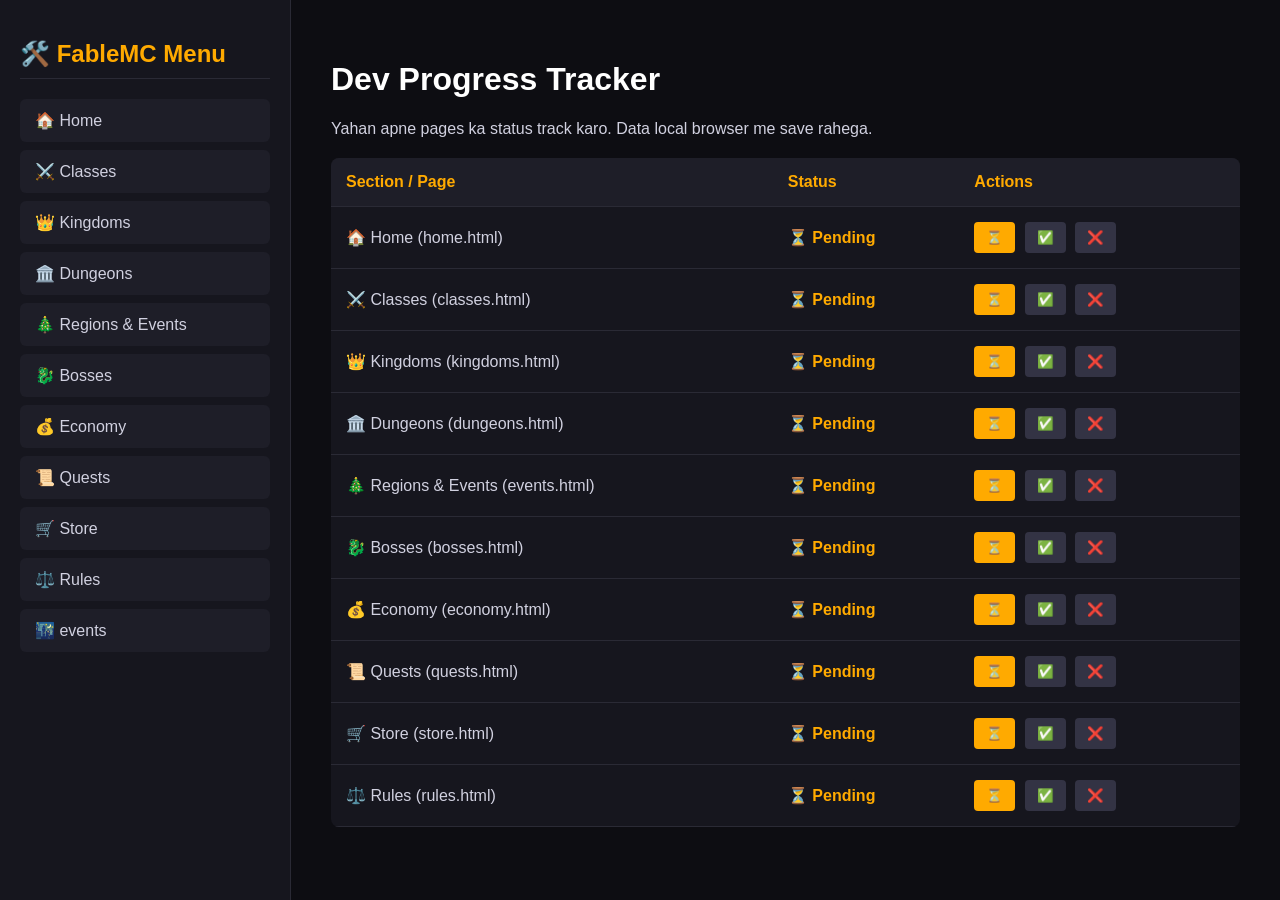
==== progg.html @ 0ed19ea7 "Add files via upload" ====
<!DOCTYPE html>
<html lang="en">
<head>
    <meta charset="UTF-8">
    <meta name="viewport" content="width=device-width, initial-scale=1.0">
    <title>FableMC - Dev Dashboard</title>
    <style>
        body {
            background-color: #0d0d12;
            color: #d1d1e0;
            font-family: 'Segoe UI', Tahoma, Geneva, Verdana, sans-serif;
            margin: 0;
            display: flex;
            height: 100vh;
        }

        /* Sidebar Navigation */
        .sidebar {
            width: 250px;
            background: #16161e;
            padding: 20px;
            border-right: 1px solid #2a2a35;
            overflow-y: auto;
        }

        .sidebar h2 {
            color: #ffaa00;
            font-size: 1.5rem;
            margin-bottom: 20px;
            border-bottom: 1px solid #2a2a35;
            padding-bottom: 10px;
        }

        .nav-links a {
            display: block;
            color: #d1d1e0;
            text-decoration: none;
            padding: 12px 15px;
            margin-bottom: 8px;
            background: #1e1e28;
            border-radius: 6px;
            transition: 0.2s;
        }

        .nav-links a:hover {
            background: #ffaa00;
            color: #000;
            transform: translateX(5px);
        }

        /* Main Tracker Area */
        .main-content {
            flex: 1;
            padding: 40px;
            overflow-y: auto;
        }

        h1 { color: #fff; }

        .tracker-table {
            width: 100%;
            border-collapse: collapse;
            margin-top: 20px;
            background: #16161e;
            border-radius: 8px;
            overflow: hidden;
        }

        .tracker-table th, .tracker-table td {
            padding: 15px;
            text-align: left;
            border-bottom: 1px solid #2a2a35;
        }

        .tracker-table th {
            background: #1e1e28;
            color: #ffaa00;
        }

        /* Tracker Buttons */
        .btn {
            padding: 8px 12px;
            border: none;
            border-radius: 4px;
            cursor: pointer;
            font-weight: bold;
            margin-right: 5px;
            transition: 0.2s;
        }

        .btn-pending { background: #333344; color: #ffaa00; }
        .btn-done { background: #333344; color: #55ff55; }
        .btn-cross { background: #333344; color: #ff5555; }

        .btn.active-pending { background: #ffaa00; color: #000; }
        .btn.active-done { background: #55ff55; color: #000; }
        .btn.active-cross { background: #ff5555; color: #fff; }

        .status-text { font-weight: bold; }
    </style>
</head>
<body>

    <div class="sidebar">
        <h2>🛠️ FableMC Menu</h2>
        <div class="nav-links">
            <a href="home.html">🏠 Home</a>
            <a href="classes.html">⚔️ Classes</a>
            <a href="kingdoms.html">👑 Kingdoms</a>
            <a href="dungeons.html">🏛️ Dungeons</a>
            <a href="events.html">🎄 Regions & Events</a>
            <a href="bosses.html">🐉 Bosses</a>
            <a href="economy.html">💰 Economy</a>
            <a href="quests.html">📜 Quests</a>
            <a href="store.html">🛒 Store</a>
            <a href="rules.html">⚖️ Rules</a>
            <a href="events.html"> 🌃 events </a>
        </div>
    </div>

    <div class="main-content">
        <h1>Dev Progress Tracker</h1>
        <p>Yahan apne pages ka status track karo. Data local browser me save rahega.</p>

        <table class="tracker-table">
            <thead>
                <tr>
                    <th>Section / Page</th>
                    <th>Status</th>
                    <th>Actions</th>
                </tr>
            </thead>
            <tbody id="tracker-body">
                </tbody>
        </table>
    </div>

    <script>
        // Pages List
        const pages = [
            { id: 'home', name: '🏠 Home (home.html)' },
            { id: 'classes', name: '⚔️ Classes (classes.html)' },
            { id: 'kingdoms', name: '👑 Kingdoms (kingdoms.html)' },
            { id: 'dungeons', name: '🏛️ Dungeons (dungeons.html)' },
            { id: 'events', name: '🎄 Regions & Events (events.html)' },
            { id: 'bosses', name: '🐉 Bosses (bosses.html)' },
            { id: 'economy', name: '💰 Economy (economy.html)' },
            { id: 'quests', name: '📜 Quests (quests.html)' },
            { id: 'store', name: '🛒 Store (store.html)' },
            { id: 'rules', name: '⚖️ Rules (rules.html)' }
        ];

        const tbody = document.getElementById('tracker-body');

        // Load tracker UI
        function renderTracker() {
            tbody.innerHTML = '';
            pages.forEach(page => {
                // Get saved status or default to pending
                const status = localStorage.getItem(`fablemc_${page.id}`) || 'pending';
                
                let statusIcon = status === 'done' ? '✅ Done' : status === 'cross' ? '❌ Dropped' : '⏳ Pending';
                let statusColor = status === 'done' ? '#55ff55' : status === 'cross' ? '#ff5555' : '#ffaa00';

                const tr = document.createElement('tr');
                tr.innerHTML = `
                    <td>${page.name}</td>
                    <td class="status-text" style="color: ${statusColor}">${statusIcon}</td>
                    <td>
                        <button class="btn btn-pending ${status === 'pending' ? 'active-pending' : ''}" onclick="setStatus('${page.id}', 'pending')">⏳</button>
                        <button class="btn btn-done ${status === 'done' ? 'active-done' : ''}" onclick="setStatus('${page.id}', 'done')">✅</button>
                        <button class="btn btn-cross ${status === 'cross' ? 'active-cross' : ''}" onclick="setStatus('${page.id}', 'cross')">❌</button>
                    </td>
                `;
                tbody.appendChild(tr);
            });
        }

        // Save status to LocalStorage and update UI
        function setStatus(id, status) {
            localStorage.setItem(`fablemc_${id}`, status);
            renderTracker();
        }

        // Initial Load
        renderTracker();
    </script>

</body>
</html>
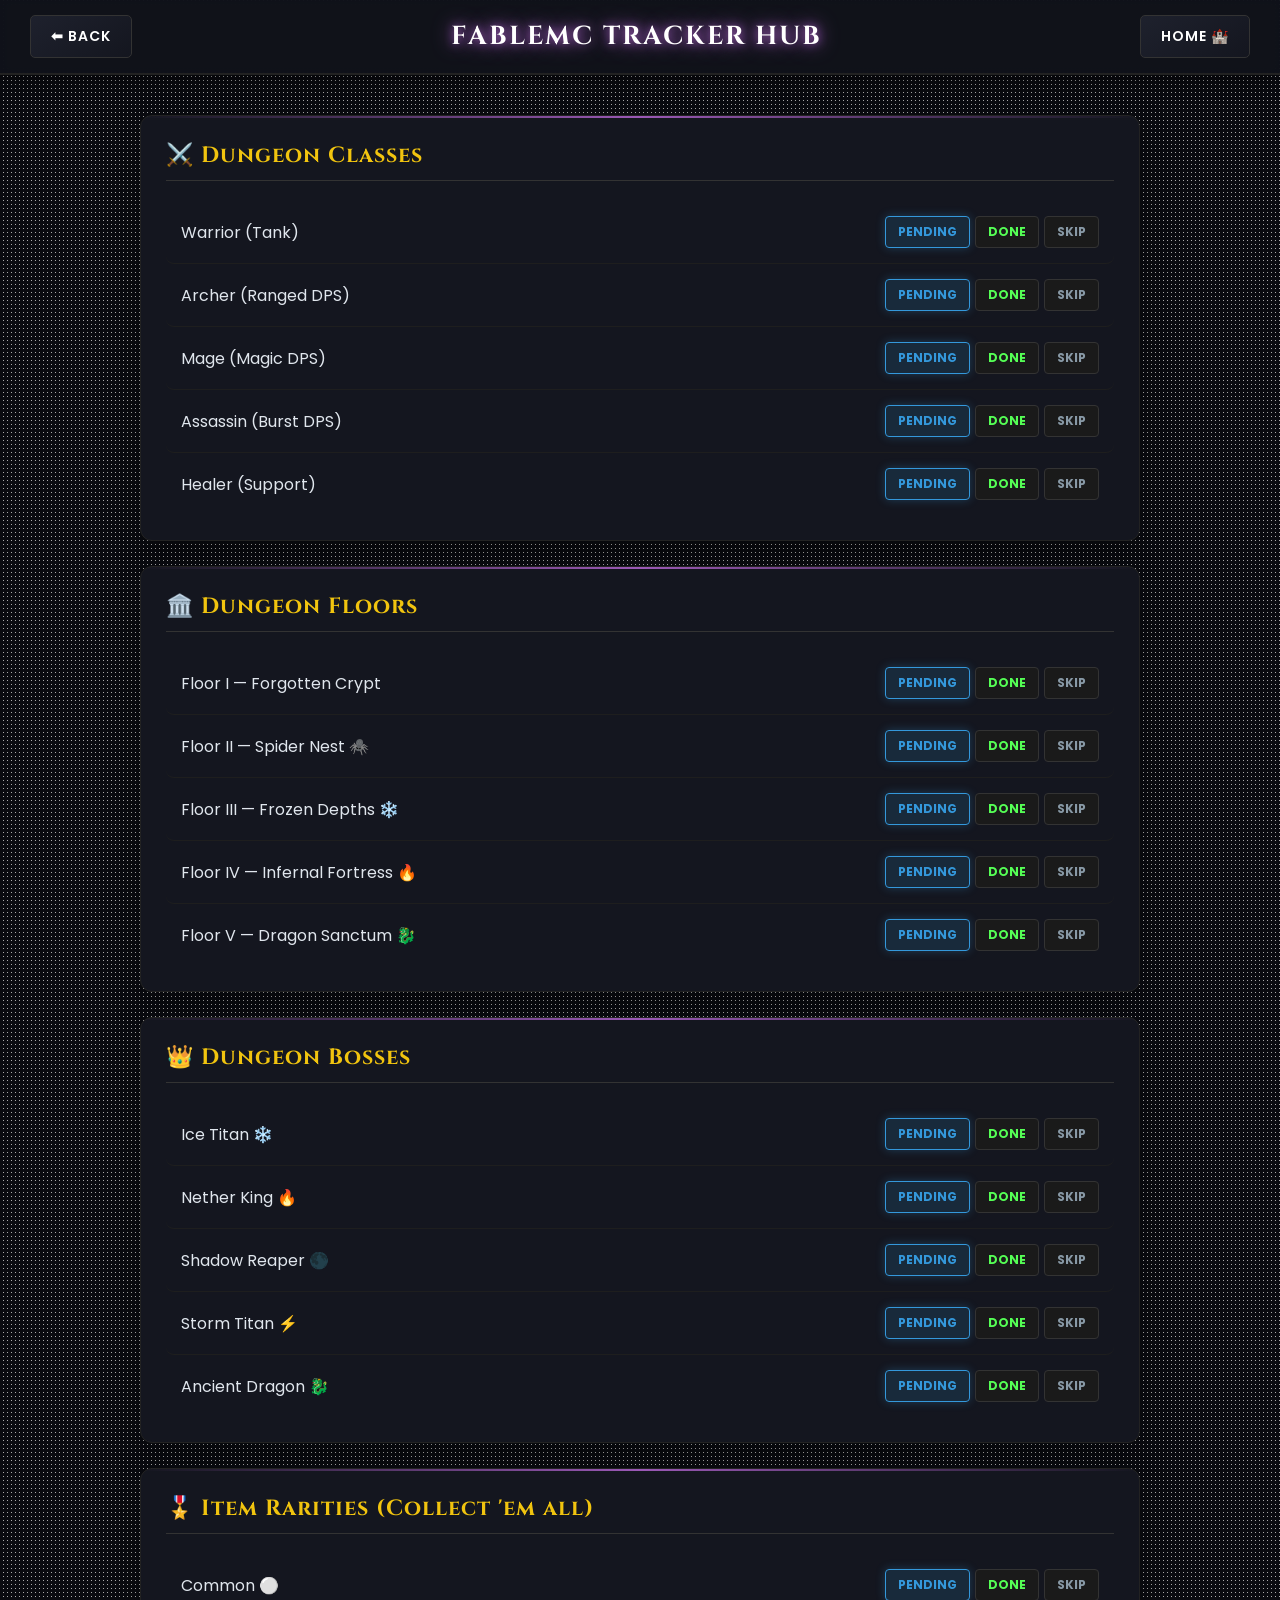
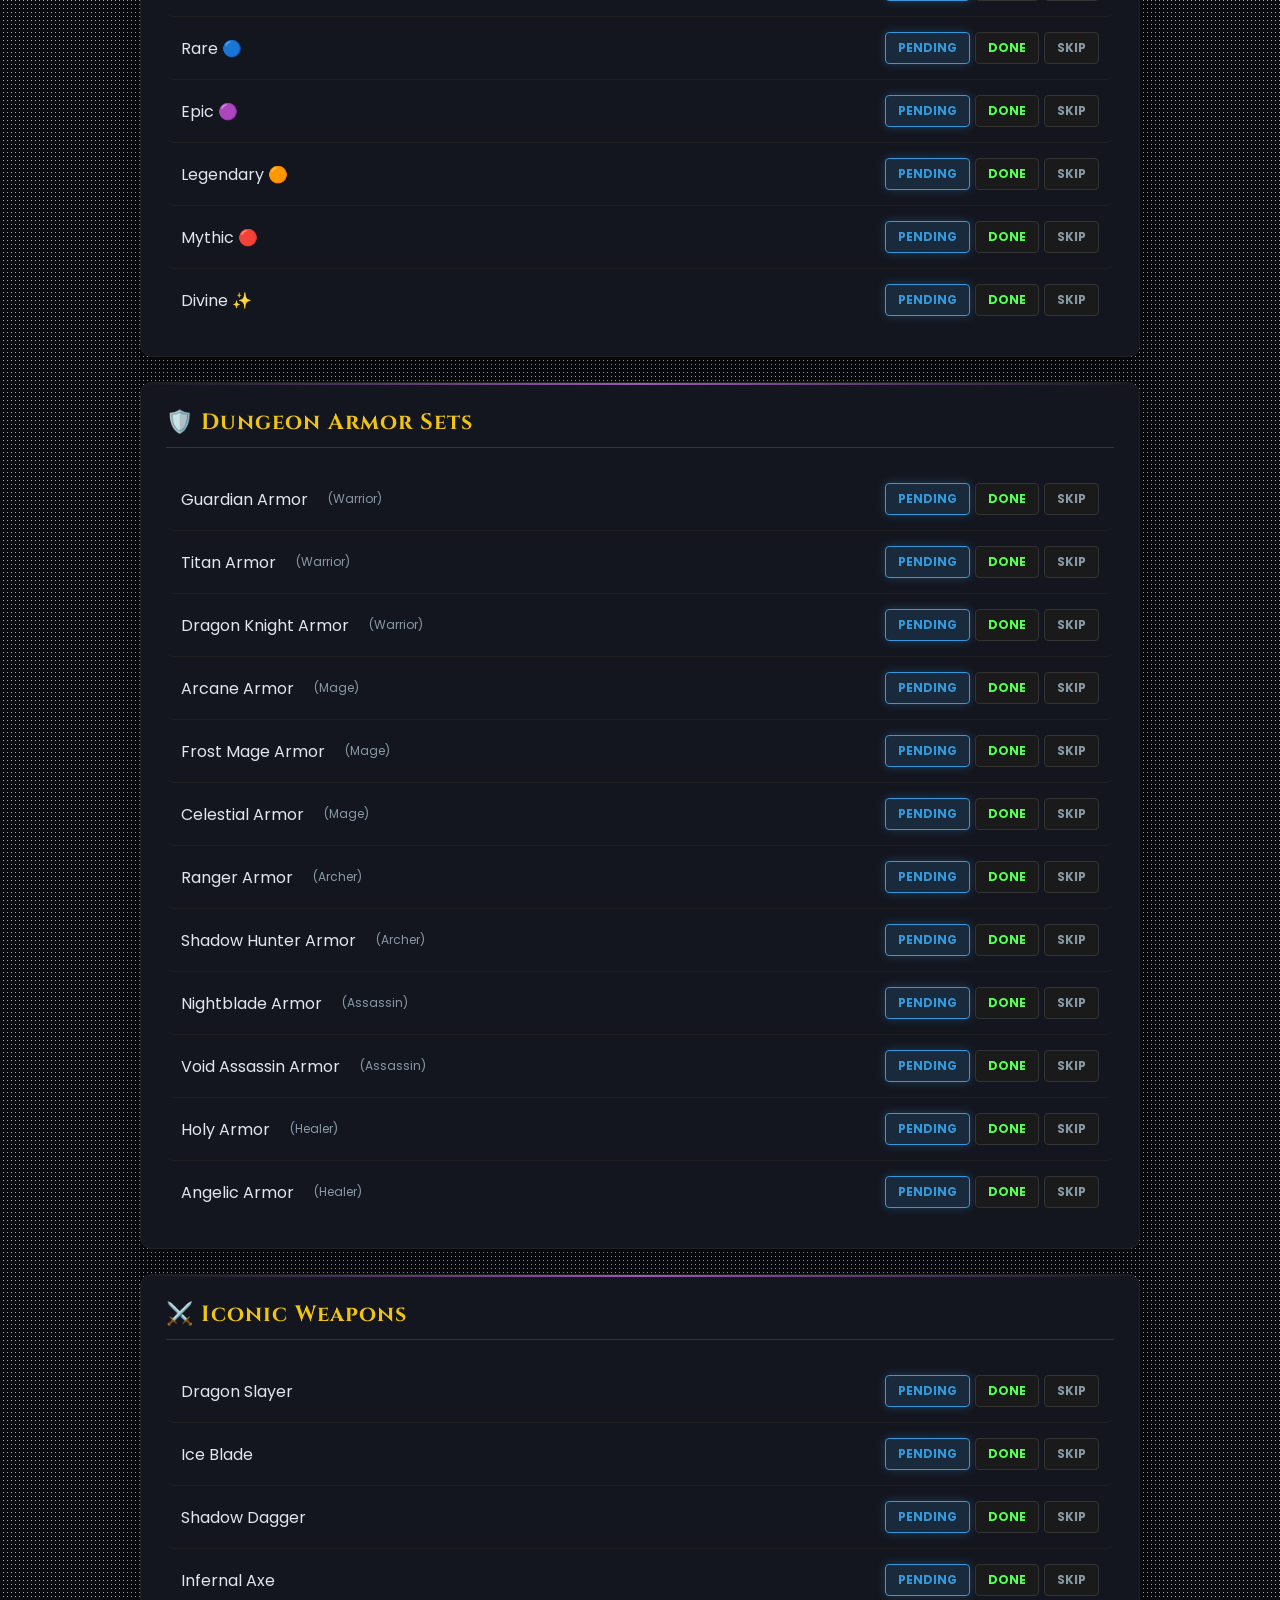
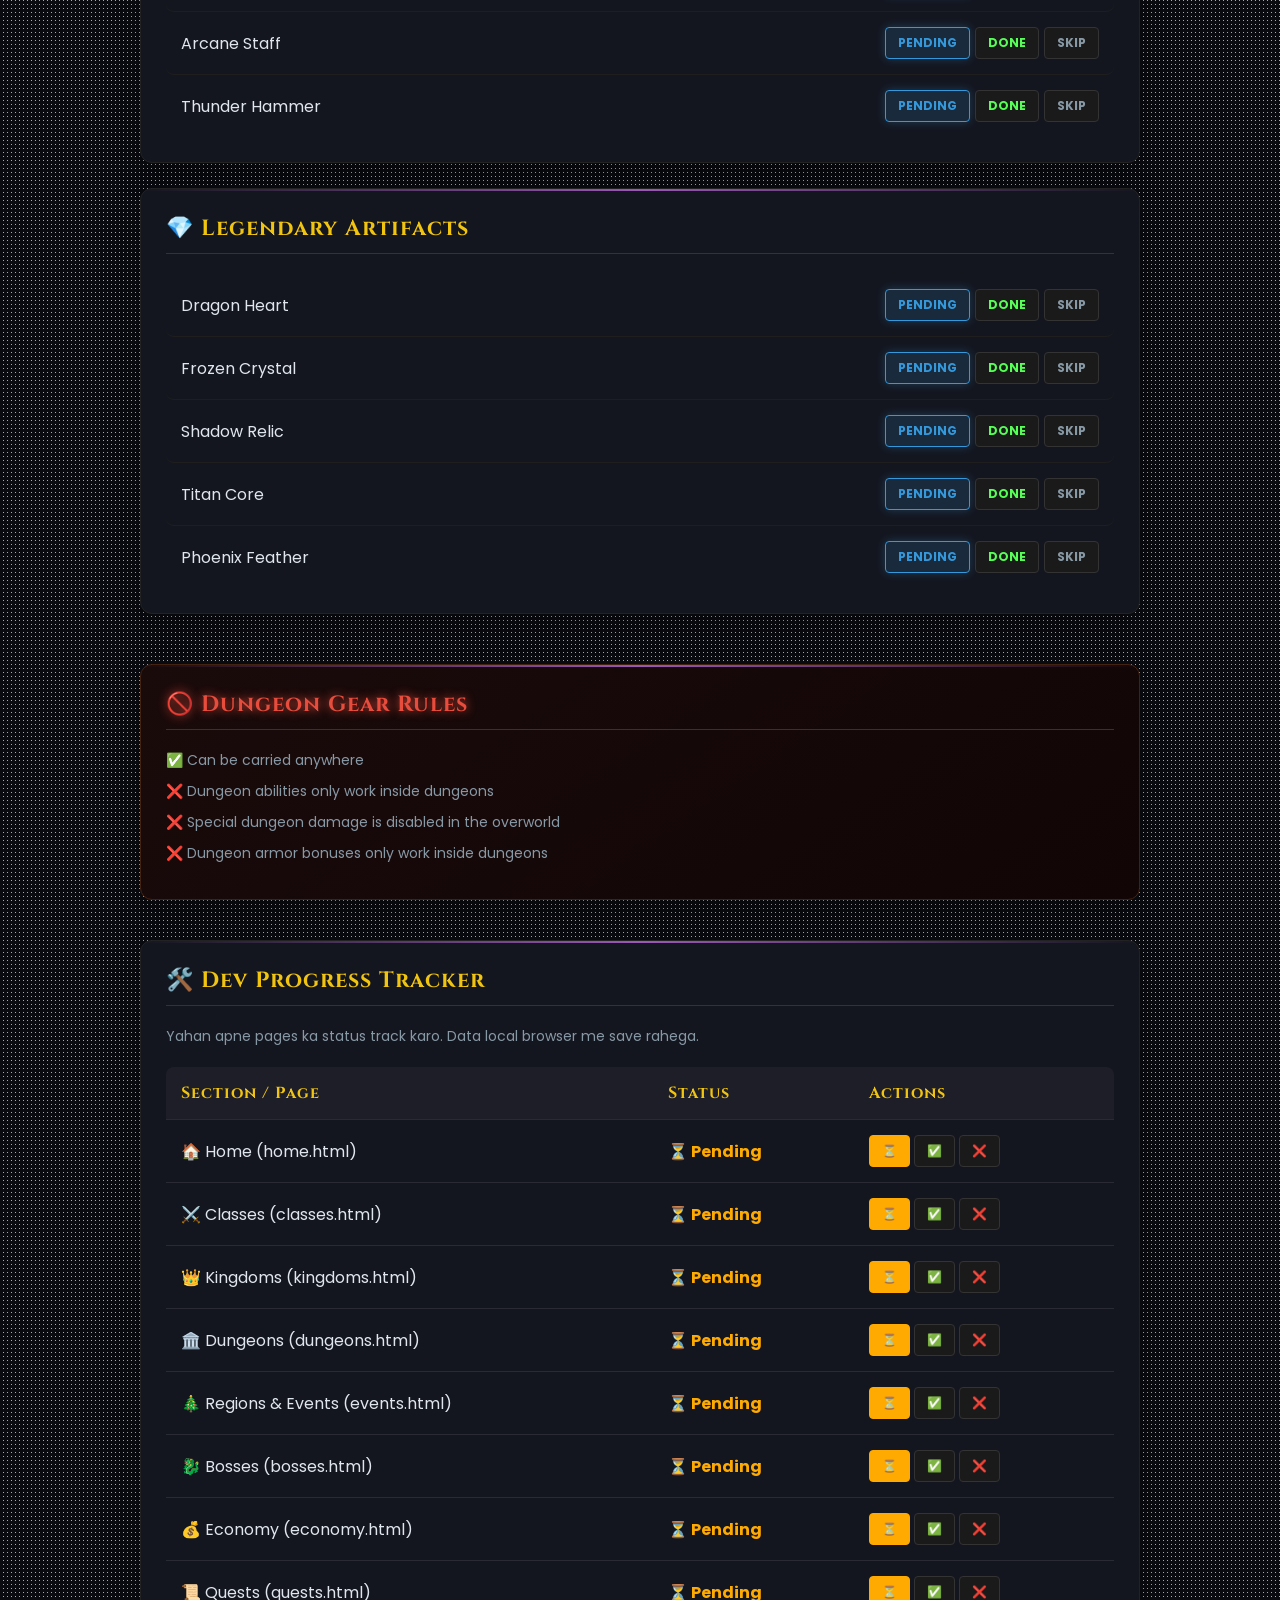
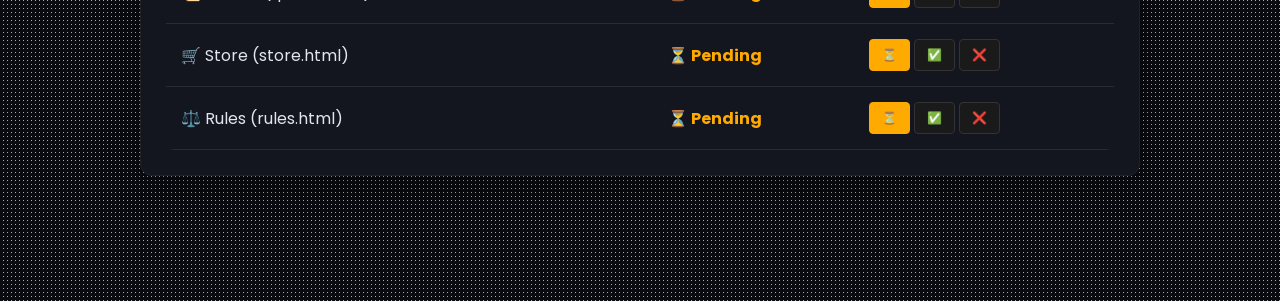
==== commit fc73759d: "Update progg.html" ====
--- a/progg.html
+++ b/progg.html
@@ -1,127 +1,311 @@
 <!DOCTYPE html>
 <html lang="en">
 <head>
-    <meta charset="UTF-8">
-    <meta name="viewport" content="width=device-width, initial-scale=1.0">
-    <title>FableMC - Dev Dashboard</title>
-    <style>
-        body {
-            background-color: #0d0d12;
-            color: #d1d1e0;
-            font-family: 'Segoe UI', Tahoma, Geneva, Verdana, sans-serif;
-            margin: 0;
-            display: flex;
-            height: 100vh;
-        }
-
-        /* Sidebar Navigation */
-        .sidebar {
-            width: 250px;
-            background: #16161e;
-            padding: 20px;
-            border-right: 1px solid #2a2a35;
-            overflow-y: auto;
-        }
-
-        .sidebar h2 {
-            color: #ffaa00;
-            font-size: 1.5rem;
-            margin-bottom: 20px;
-            border-bottom: 1px solid #2a2a35;
-            padding-bottom: 10px;
-        }
-
-        .nav-links a {
-            display: block;
-            color: #d1d1e0;
-            text-decoration: none;
-            padding: 12px 15px;
-            margin-bottom: 8px;
-            background: #1e1e28;
-            border-radius: 6px;
-            transition: 0.2s;
-        }
-
-        .nav-links a:hover {
-            background: #ffaa00;
-            color: #000;
-            transform: translateX(5px);
-        }
-
-        /* Main Tracker Area */
-        .main-content {
-            flex: 1;
-            padding: 40px;
-            overflow-y: auto;
-        }
-
-        h1 { color: #fff; }
-
-        .tracker-table {
-            width: 100%;
-            border-collapse: collapse;
-            margin-top: 20px;
-            background: #16161e;
-            border-radius: 8px;
-            overflow: hidden;
-        }
-
-        .tracker-table th, .tracker-table td {
-            padding: 15px;
-            text-align: left;
-            border-bottom: 1px solid #2a2a35;
-        }
-
-        .tracker-table th {
-            background: #1e1e28;
-            color: #ffaa00;
-        }
-
-        /* Tracker Buttons */
-        .btn {
-            padding: 8px 12px;
-            border: none;
-            border-radius: 4px;
-            cursor: pointer;
-            font-weight: bold;
-            margin-right: 5px;
-            transition: 0.2s;
-        }
-
-        .btn-pending { background: #333344; color: #ffaa00; }
-        .btn-done { background: #333344; color: #55ff55; }
-        .btn-cross { background: #333344; color: #ff5555; }
-
-        .btn.active-pending { background: #ffaa00; color: #000; }
-        .btn.active-done { background: #55ff55; color: #000; }
-        .btn.active-cross { background: #ff5555; color: #fff; }
-
-        .status-text { font-weight: bold; }
-    </style>
+<meta charset="UTF-8">
+<meta name="viewport" content="width=device-width, initial-scale=1.0">
+<title>FableMC Dungeons & Dev Tracker</title>
+<link href="https://fonts.googleapis.com/css2?family=Cinzel:wght@700;900&family=Poppins:wght@300;400;600;700&display=swap" rel="stylesheet">
+<style>
+    :root {
+        --bg-body: #0a0b10;
+        --bg-card: #14161f;
+        --bg-header: rgba(16, 18, 26, 0.95);
+        
+        /* Accent Colors - Fantasy Theme */
+        --primary-glow: #9b59b6; /* Magic Purple */
+        --accent-gold: #f1c40f;
+        --text-main: #e0e6ed;
+        --text-muted: #8899a6;
+        
+        /* Status Colors */
+        --color-pending: #3498db; /* Bright Blue */
+        --color-done: #2ecc71;    /* Bright Green */
+        --color-cancel: #e74c3c;  /* Bright Red */
+        
+        --font-rpg: 'Cinzel', serif;
+        --font-main: 'Poppins', sans-serif;
+        
+        --transition: all 0.3s ease;
+    }
+
+    body {
+        font-family: var(--font-main);
+        background-color: var(--bg-body);
+        color: var(--text-main);
+        margin: 0;
+        padding: 0;
+        overflow-x: hidden;
+        background-image: url('[data-uri]');
+        display: flex;
+        flex-direction: column;
+    }
+
+    /* --- Custom Scrollbar --- */
+    ::-webkit-scrollbar { width: 8px; }
+    ::-webkit-scrollbar-track { background: var(--bg-body); }
+    ::-webkit-scrollbar-thumb { background: #333; border-radius: 4px; }
+    ::-webkit-scrollbar-thumb:hover { background: var(--primary-glow); }
+
+    /* --- Header & Nav --- */
+    header {
+        display: flex;
+        justify-content: space-between;
+        align-items: center;
+        padding: 15px 30px;
+        background-color: var(--bg-header);
+        border-bottom: 2px solid #222;
+        position: sticky;
+        top: 0;
+        z-index: 1000;
+        backdrop-filter: blur(5px);
+        box-shadow: 0 5px 20px rgba(0,0,0,0.5);
+    }
+
+    .nav-btn {
+        padding: 10px 20px;
+        background: linear-gradient(145deg, #1e212d, #14161f);
+        color: white;
+        text-decoration: none;
+        border-radius: 5px;
+        font-weight: 600;
+        font-size: 14px;
+        font-family: var(--font-main);
+        transition: var(--transition);
+        border: 1px solid #333;
+        text-transform: uppercase;
+        letter-spacing: 1px;
+    }
+
+    .nav-btn:hover {
+        border-color: var(--primary-glow);
+        box-shadow: 0 0 10px rgba(155, 89, 182, 0.5);
+        transform: translateY(-2px);
+    }
+
+    header h1 {
+        margin: 0;
+        font-family: var(--font-rpg);
+        font-size: 26px;
+        color: #fff;
+        text-shadow: 0 0 10px var(--primary-glow), 0 0 20px var(--primary-glow);
+        letter-spacing: 2px;
+    }
+
+    /* --- Main Container --- */
+    .wrapper {
+        max-width: 1000px;
+        margin: 40px auto;
+        padding: 0 20px;
+        padding-bottom: 60px;
+        width: calc(100% - 40px);
+    }
+
+    /* --- Tracker Sections --- */
+    .section {
+        background-color: var(--bg-card);
+        margin-bottom: 25px;
+        padding: 25px;
+        border-radius: 12px;
+        border: 1px solid #222;
+        box-shadow: 0 10px 30px rgba(0,0,0,0.3);
+        transition: var(--transition);
+        position: relative;
+        overflow: hidden;
+    }
+    
+    .section:hover {
+        border-color: rgba(155, 89, 182, 0.3);
+        box-shadow: 0 10px 40px rgba(155, 89, 182, 0.15);
+    }
+
+    .section::before {
+        content: '';
+        position: absolute;
+        top: 0;
+        left: 0;
+        width: 100%;
+        height: 2px;
+        background: linear-gradient(90deg, transparent, var(--primary-glow), transparent);
+    }
+
+    .section h2 {
+        margin-top: 0;
+        margin-bottom: 20px;
+        font-family: var(--font-rpg);
+        font-size: 22px;
+        color: var(--accent-gold);
+        border-bottom: 1px solid #333;
+        padding-bottom: 10px;
+        letter-spacing: 1px;
+    }
+
+    /* --- List Items --- */
+    .item {
+        display: flex;
+        justify-content: space-between;
+        align-items: center;
+        padding: 15px;
+        border-bottom: 1px solid #1e1e1e;
+        transition: var(--transition);
+        border-radius: 8px;
+    }
+    
+    .item:hover {
+        background-color: rgba(255,255,255,0.03);
+    }
+
+    .item:last-child { border-bottom: none; }
+
+    .item-name {
+        font-size: 16px;
+        font-weight: 400;
+        color: var(--text-main);
+        display: flex;
+        align-items: center;
+        gap: 10px;
+    }
+    
+    .item-name small {
+        color: var(--text-muted);
+        font-size: 12px;
+        margin-left: 10px;
+    }
+
+    /* --- Buttons --- */
+    .status-container {
+        display: flex;
+        gap: 5px;
+    }
+
+    .status-btn, .btn {
+        padding: 6px 12px;
+        border-radius: 4px;
+        border: 1px solid #333;
+        background-color: #1a1a1a;
+        color: var(--text-muted);
+        cursor: pointer;
+        font-size: 12px;
+        font-weight: 700;
+        text-transform: uppercase;
+        transition: var(--transition);
+        font-family: var(--font-main);
+    }
+
+    .status-btn:hover, .btn:hover {
+        background-color: #252525;
+        color: #fff;
+    }
+
+    /* Active States */
+    .item[data-status="pending"] .btn-pending {
+        background-color: rgba(52, 152, 219, 0.15);
+        color: var(--color-pending);
+        border-color: var(--color-pending);
+        box-shadow: 0 0 10px rgba(52, 152, 219, 0.3);
+    }
+
+    .item[data-status="done"] .btn-done {
+        background-color: rgba(46, 204, 113, 0.15);
+        color: var(--color-done);
+        border-color: var(--color-done);
+        box-shadow: 0 0 10px rgba(46, 204, 113, 0.3);
+    }
+    
+    .item[data-status="done"] .item-name {
+        text-decoration: line-through;
+        color: var(--text-muted);
+    }
+
+    .item[data-status="cancel"] .btn-cancel {
+        background-color: rgba(231, 76, 60, 0.15);
+        color: var(--color-cancel);
+        border-color: var(--color-cancel);
+        box-shadow: 0 0 10px rgba(231, 76, 60, 0.3);
+    }
+
+    /* --- Table Design for Dev Progress --- */
+    .tracker-table {
+        width: 100%;
+        border-collapse: collapse;
+        margin-top: 20px;
+        background: #14161f;
+        border-radius: 8px;
+        overflow: hidden;
+    }
+
+    .tracker-table th, .tracker-table td {
+        padding: 15px;
+        text-align: left;
+        border-bottom: 1px solid #2a2a35;
+    }
+
+    .tracker-table th {
+        background: #1e1e28;
+        color: var(--accent-gold);
+        font-family: var(--font-rpg);
+        letter-spacing: 1px;
+    }
+
+    .status-text { font-weight: bold; }
+
+    .btn-pending { color: #ffaa00; }
+    .btn-done { color: #55ff55; }
+    .btn-cross { color: #ff5555; }
+
+    .btn.active-pending { background: #ffaa00; color: #000; border-color: #ffaa00; }
+    .btn.active-done { background: #55ff55; color: #000; border-color: #55ff55; }
+    .btn.active-cross { background: #ff5555; color: #fff; border-color: #ff5555; }
+
+    /* --- Rules Section --- */
+    .rules-section {
+        background: linear-gradient(145deg, #1a0b0b, #110505);
+        border: 1px solid #421;
+        margin-top: 50px;
+    }
+    
+    .rules-section h2 {
+        color: var(--color-cancel);
+        text-shadow: 0 0 10px var(--color-cancel);
+    }
+    
+    .rule-item {
+        color: var(--text-muted);
+        font-size: 14px;
+        margin: 10px 0;
+        display: flex;
+        align-items: center;
+        gap: 10px;
+    }
+
+    @media (max-width: 600px) {
+        header h1 { font-size: 18px; }
+        .nav-btn { padding: 8px 12px; font-size: 12px; }
+        .item { flex-direction: column; align-items: flex-start; gap: 10px; }
+        .status-container { width: 100%; justify-content: flex-start; }
+        .status-btn { flex: 1; text-align: center; }
+    }
+</style>
 </head>
 <body>
 
-    <div class="sidebar">
-        <h2>🛠️ FableMC Menu</h2>
-        <div class="nav-links">
-            <a href="home.html">🏠 Home</a>
-            <a href="classes.html">⚔️ Classes</a>
-            <a href="kingdoms.html">👑 Kingdoms</a>
-            <a href="dungeons.html">🏛️ Dungeons</a>
-            <a href="events.html">🎄 Regions & Events</a>
-            <a href="bosses.html">🐉 Bosses</a>
-            <a href="economy.html">💰 Economy</a>
-            <a href="quests.html">📜 Quests</a>
-            <a href="store.html">🛒 Store</a>
-            <a href="rules.html">⚖️ Rules</a>
-            <a href="events.html"> 🌃 events </a>
-        </div>
+<header>
+    <a href="progg.html" class="nav-btn">⬅ Back</a>
+    <h1>FABLEMC TRACKER HUB</h1>
+    <a href="index.html" class="nav-btn">Home 🏰</a>
+</header>
+
+<div class="wrapper" id="main-content">
+    <div class="section rules-section">
+        <h2>🚫 Dungeon Gear Rules</h2>
+        <div class="rule-item">✅ Can be carried anywhere</div>
+        <div class="rule-item">❌ Dungeon abilities only work inside dungeons</div>
+        <div class="rule-item">❌ Special dungeon damage is disabled in the overworld</div>
+        <div class="rule-item">❌ Dungeon armor bonuses only work inside dungeons</div>
     </div>
 
-    <div class="main-content">
-        <h1>Dev Progress Tracker</h1>
-        <p>Yahan apne pages ka status track karo. Data local browser me save rahega.</p>
-
+    <div class="section" style="margin-top: 40px;">
+        <h2>🛠️ Dev Progress Tracker</h2>
+        <p style="color: var(--text-muted); font-size: 14px;">Yahan apne pages ka status track karo. Data local browser me save rahega.</p>
         <table class="tracker-table">
             <thead>
                 <tr>
@@ -130,61 +314,142 @@
                     <th>Actions</th>
                 </tr>
             </thead>
-            <tbody id="tracker-body">
-                </tbody>
+            <tbody id="tracker-body"></tbody>
         </table>
     </div>
-
-    <script>
-        // Pages List
-        const pages = [
-            { id: 'home', name: '🏠 Home (home.html)' },
-            { id: 'classes', name: '⚔️ Classes (classes.html)' },
-            { id: 'kingdoms', name: '👑 Kingdoms (kingdoms.html)' },
-            { id: 'dungeons', name: '🏛️ Dungeons (dungeons.html)' },
-            { id: 'events', name: '🎄 Regions & Events (events.html)' },
-            { id: 'bosses', name: '🐉 Bosses (bosses.html)' },
-            { id: 'economy', name: '💰 Economy (economy.html)' },
-            { id: 'quests', name: '📜 Quests (quests.html)' },
-            { id: 'store', name: '🛒 Store (store.html)' },
-            { id: 'rules', name: '⚖️ Rules (rules.html)' }
-        ];
-
-        const tbody = document.getElementById('tracker-body');
-
-        // Load tracker UI
-        function renderTracker() {
-            tbody.innerHTML = '';
-            pages.forEach(page => {
-                // Get saved status or default to pending
-                const status = localStorage.getItem(`fablemc_${page.id}`) || 'pending';
-                
-                let statusIcon = status === 'done' ? '✅ Done' : status === 'cross' ? '❌ Dropped' : '⏳ Pending';
-                let statusColor = status === 'done' ? '#55ff55' : status === 'cross' ? '#ff5555' : '#ffaa00';
-
-                const tr = document.createElement('tr');
-                tr.innerHTML = `
-                    <td>${page.name}</td>
-                    <td class="status-text" style="color: ${statusColor}">${statusIcon}</td>
-                    <td>
-                        <button class="btn btn-pending ${status === 'pending' ? 'active-pending' : ''}" onclick="setStatus('${page.id}', 'pending')">⏳</button>
-                        <button class="btn btn-done ${status === 'done' ? 'active-done' : ''}" onclick="setStatus('${page.id}', 'done')">✅</button>
-                        <button class="btn btn-cross ${status === 'cross' ? 'active-cross' : ''}" onclick="setStatus('${page.id}', 'cross')">❌</button>
-                    </td>
-                `;
-                tbody.appendChild(tr);
-            });
+</div>
+
+<script>
+    // --- Friend's Dungeon Database ---
+    const dungeonDb = [
+        {
+            category: "⚔️ Dungeon Classes",
+            items: ["Warrior (Tank)", "Archer (Ranged DPS)", "Mage (Magic DPS)", "Assassin (Burst DPS)", "Healer (Support)"]
+        },
+        {
+            category: "🏛️ Dungeon Floors",
+            items: ["Floor I — Forgotten Crypt", "Floor II — Spider Nest 🕷️", "Floor III — Frozen Depths ❄️", "Floor IV — Infernal Fortress 🔥", "Floor V — Dragon Sanctum 🐉"]
+        },
+        {
+            category: "👑 Dungeon Bosses",
+            items: ["Ice Titan ❄️", "Nether King 🔥", "Shadow Reaper 🌑", "Storm Titan ⚡", "Ancient Dragon 🐉"]
+        },
+        {
+            category: "🎖️ Item Rarities (Collect 'em all)",
+            items: ["Common ⚪", "Rare 🔵", "Epic 🟣", "Legendary 🟠", "Mythic 🔴", "Divine ✨"]
+        },
+        {
+            category: "🛡️ Dungeon Armor Sets",
+            items: [
+                "Guardian Armor <small>(Warrior)</small>", "Titan Armor <small>(Warrior)</small>", "Dragon Knight Armor <small>(Warrior)</small>",
+                "Arcane Armor <small>(Mage)</small>", "Frost Mage Armor <small>(Mage)</small>", "Celestial Armor <small>(Mage)</small>",
+                "Ranger Armor <small>(Archer)</small>", "Shadow Hunter Armor <small>(Archer)</small>",
+                "Nightblade Armor <small>(Assassin)</small>", "Void Assassin Armor <small>(Assassin)</small>",
+                "Holy Armor <small>(Healer)</small>", "Angelic Armor <small>(Healer)</small>"
+            ]
+        },
+        {
+            category: "⚔️ Iconic Weapons",
+            items: ["Dragon Slayer", "Ice Blade", "Shadow Dagger", "Infernal Axe", "Arcane Staff", "Thunder Hammer"]
+        },
+        {
+            category: "💎 Legendary Artifacts",
+            items: ["Dragon Heart", "Frozen Crystal", "Shadow Relic", "Titan Core", "Phoenix Feather"]
         }
-
-        // Save status to LocalStorage and update UI
-        function setStatus(id, status) {
-            localStorage.setItem(`fablemc_${id}`, status);
-            renderTracker();
-        }
-
-        // Initial Load
-        renderTracker();
-    </script>
+    ];
+
+    // --- Your Original Pages Database ---
+    const pages = [
+        { id: 'home', name: '🏠 Home (home.html)' },
+        { id: 'classes', name: '⚔️ Classes (classes.html)' },
+        { id: 'kingdoms', name: '👑 Kingdoms (kingdoms.html)' },
+        { id: 'dungeons', name: '🏛️ Dungeons (dungeons.html)' },
+        { id: 'events', name: '🎄 Regions & Events (events.html)' },
+        { id: 'bosses', name: '🐉 Bosses (bosses.html)' },
+        { id: 'economy', name: '💰 Economy (economy.html)' },
+        { id: 'quests', name: '📜 Quests (quests.html)' },
+        { id: 'store', name: '🛒 Store (store.html)' },
+        { id: 'rules', name: '⚖️ Rules (rules.html)' }
+    ];
+
+    const mainContent = document.getElementById('main-content');
+    const DUNGEON_STORAGE_KEY = 'fablemc_dungeon_tracker_v2';
+
+    let dungeonProgress = JSON.parse(localStorage.getItem(DUNGEON_STORAGE_KEY)) || {};
+
+    // Build Dungeon UI
+    dungeonDb.forEach(section => {
+        const sectionEl = document.createElement('div');
+        sectionEl.className = 'section';
+
+        const title = document.createElement('h2');
+        title.textContent = section.category;
+        sectionEl.appendChild(title);
+
+        section.items.forEach(itemNameRaw => {
+            const div = document.createElement('div');
+            div.innerHTML = itemNameRaw;
+            const itemNameClean = div.textContent || div.innerText || itemNameRaw;
+            const itemId = itemNameClean.replace(/[^a-zA-Z0-9]/g, '').toLowerCase();
+            
+            const currentStatus = dungeonProgress[itemId] || 'pending';
+
+            const itemEl = document.createElement('div');
+            itemEl.className = 'item';
+            itemEl.setAttribute('data-id', itemId);
+            itemEl.setAttribute('data-status', currentStatus);
+
+            itemEl.innerHTML = `
+                <span class="item-name">${itemNameRaw}</span>
+                <div class="status-container">
+                    <button class="status-btn btn-pending" onclick="setDungeonStatus('${itemId}', 'pending')">Pending</button>
+                    <button class="status-btn btn-done" onclick="setDungeonStatus('${itemId}', 'done')">Done</button>
+                    <button class="status-btn btn-cancel" onclick="setStatus('${itemId}', 'cancel')">Skip</button>
+                </div>
+            `;
+            sectionEl.appendChild(itemEl);
+        });
+        mainContent.insertBefore(sectionEl, document.querySelector('.rules-section'));
+    });
+
+    window.setDungeonStatus = (itemId, newStatus) => {
+        dungeonProgress[itemId] = newStatus;
+        localStorage.setItem(DUNGEON_STORAGE_KEY, JSON.stringify(dungeonProgress));
+        const itemRow = document.querySelector(`[data-id="${itemId}"]`);
+        if (itemRow) itemRow.setAttribute('data-status', newStatus);
+    };
+
+    // --- Original Dev Progress Tracker Logic ---
+    const tbody = document.getElementById('tracker-body');
+
+    function renderDevTracker() {
+        tbody.innerHTML = '';
+        pages.forEach(page => {
+            const status = localStorage.getItem(`fablemc_${page.id}`) || 'pending';
+            let statusIcon = status === 'done' ? '✅ Done' : status === 'cross' ? '❌ Dropped' : '⏳ Pending';
+            let statusColor = status === 'done' ? '#55ff55' : status === 'cross' ? '#ff5555' : '#ffaa00';
+
+            const tr = document.createElement('tr');
+            tr.innerHTML = `
+                <td>${page.name}</td>
+                <td class="status-text" style="color: ${statusColor}">${statusIcon}</td>
+                <td>
+                    <button class="btn btn-pending ${status === 'pending' ? 'active-pending' : ''}" onclick="setDevStatus('${page.id}', 'pending')">⏳</button>
+                    <button class="btn btn-done ${status === 'done' ? 'active-done' : ''}" onclick="setDevStatus('${page.id}', 'done')">✅</button>
+                    <button class="btn btn-cross ${status === 'cross' ? 'active-cross' : ''}" onclick="setDevStatus('${page.id}', 'cross')">❌</button>
+                </td>
+            `;
+            tbody.appendChild(tr);
+        });
+    }
+
+    window.setDevStatus = (id, status) => {
+        localStorage.setItem(`fablemc_${id}`, status);
+        renderDevTracker();
+    }
+
+    renderDevTracker();
+</script>
 
 </body>
-</html>+</html>
